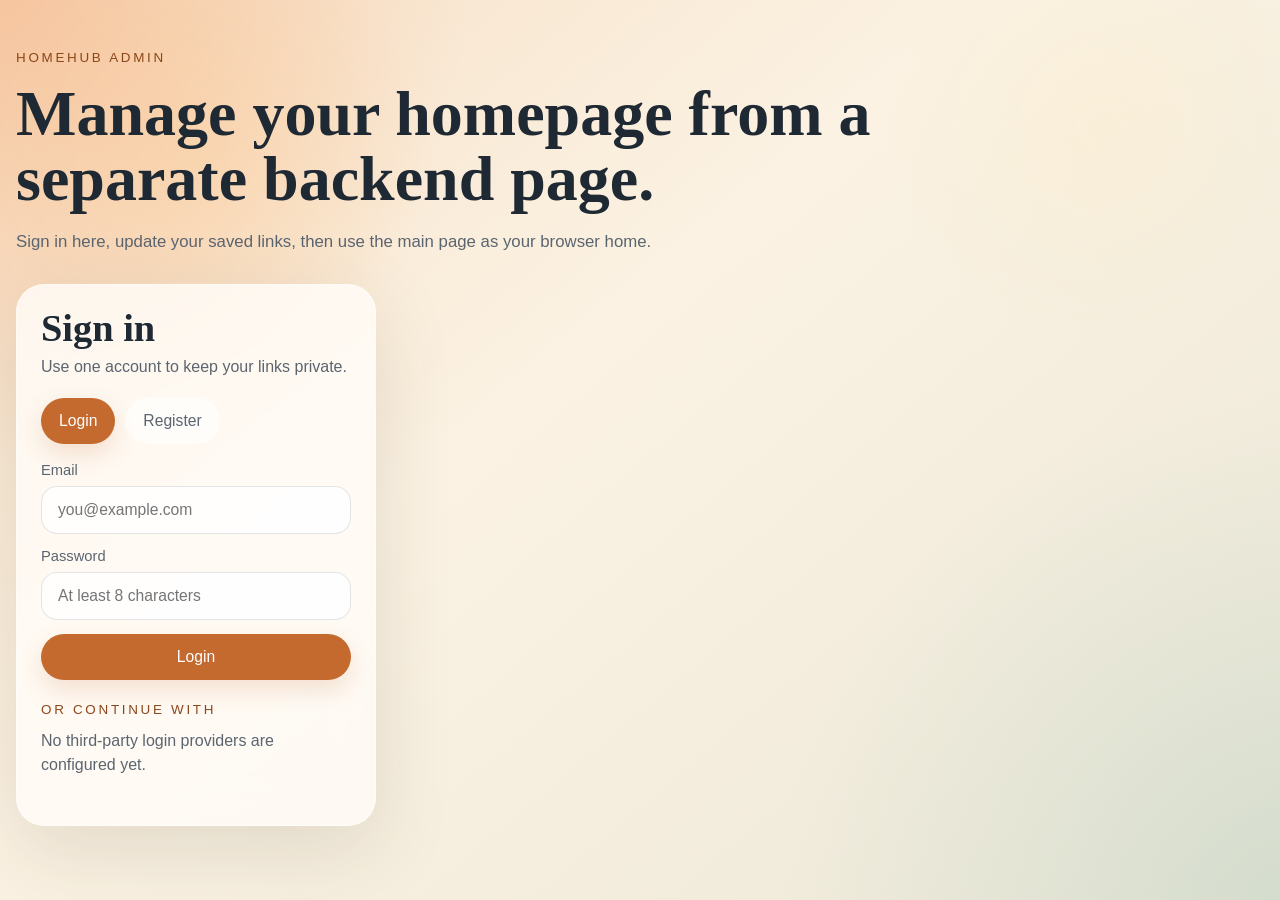
==== static/admin.html @ aeea4f00 "Enforce stronger password rules" ====
<!DOCTYPE html>
<html lang="en">
  <head>
    <meta charset="UTF-8" />
    <meta name="viewport" content="width=device-width, initial-scale=1.0" />
    <title>HomeHub Admin</title>
    <link rel="stylesheet" href="/static/styles.css" />
  </head>
  <body class="admin-body" data-theme="day" data-accent="amber" data-layout="cozy" data-background="sunrise">
    <div class="page-shell wide-shell">
      <header class="hero">
        <p class="eyebrow">HomeHub Admin</p>
        <h1 id="admin-heading">Manage your homepage from a separate backend page.</h1>
        <p class="hero-copy" id="admin-copy">
          Sign in here, update your saved links, then use the main page as your browser home.
        </p>
      </header>

      <main class="grid">
        <section class="panel auth-panel" id="auth-panel">
          <div class="panel-head">
            <div>
              <h2>Sign in</h2>
              <p>Use one account to keep your links private.</p>
            </div>
            <p class="pill hidden" id="registration-pill">Registration closed</p>
          </div>

          <div class="tabs">
            <button class="tab active" data-mode="login" type="button">Login</button>
            <button class="tab" data-mode="register" type="button" id="register-tab">Register</button>
          </div>

          <form id="auth-form" class="stack">
            <label>
              <span>Email</span>
              <input id="email" type="email" placeholder="you@example.com" required />
            </label>
            <label>
              <span>Password</span>
              <input id="password" type="password" placeholder="At least 8 characters" required />
            </label>
            <p id="auth-password-rule" class="password-rule hidden" aria-live="polite"></p>
            <button class="primary-button" id="auth-submit" type="submit">Login</button>
          </form>
          <div class="oauth-panel">
            <p class="eyebrow">Or continue with</p>
            <div id="oauth-login-list" class="card-actions"></div>
          </div>
          <p id="auth-message" class="message" aria-live="polite"></p>
        </section>

        <section class="panel dashboard hidden" id="dashboard">
          <div class="dashboard-head">
            <div>
              <p class="eyebrow">Personal Backend</p>
              <h2 id="welcome-title">Welcome back</h2>
              <p class="meta">Manage links and customize how your homepage feels.</p>
            </div>
            <div class="stack-actions">
              <a class="secondary-link" href="/">Open navigation page</a>
              <a class="secondary-link hidden" id="site-admin-link" href="/site-admin">Open site admin</a>
              <button class="secondary-button" id="logout-button" type="button">Logout</button>
            </div>
          </div>

          <div class="panel-grid">
            <section class="panel">
              <div class="section-head">
                <div>
                  <p class="eyebrow">Links</p>
                  <h3>Personal links</h3>
                </div>
              </div>

              <div class="toolbar">
                <input id="search" type="search" placeholder="Search your links" />
              </div>

              <div class="tabs link-tabs" role="tablist" aria-label="Link tools">
                <button class="tab active" type="button" data-link-tab="add">Add link</button>
                <button class="tab" type="button" data-link-tab="import">Import links</button>
              </div>

              <div class="link-tab-panel active" data-link-panel="add">
                <form id="link-form" class="link-form link-editor">
                  <input id="link-id" type="hidden" />
                  <input id="link-icon-url" type="hidden" />
                  <input id="link-icon-mode" type="hidden" value="favicon" />
                  <label>
                    <span>Title</span>
                    <input id="link-title" type="text" placeholder="GitHub" required />
                  </label>
                  <label>
                    <span>URL</span>
                    <input id="link-url" type="url" placeholder="https://github.com" required />
                  </label>
                  <label class="wide">
                    <span>Description</span>
                    <input id="link-description" type="text" placeholder="Code, issues, pull requests" />
                  </label>
                  <label class="wide">
                    <span>Custom icon image (optional)</span>
                    <input id="link-icon-file" type="file" accept="image/*" />
                  </label>
                  <p class="message wide" id="link-icon-message">If you do not upload an image, the site favicon will be used automatically.</p>
                  <div class="form-actions wide">
                    <button class="primary-button" id="link-submit" type="submit">Add link</button>
                    <button class="ghost-button hidden" id="link-cancel" type="button">Cancel edit</button>
                  </div>
                </form>
              </div>

              <div class="link-tab-panel" data-link-panel="import">
                <section class="bookmark-import">
                  <div class="section-head">
                    <div>
                      <p class="eyebrow">Import</p>
                      <h3>Browser bookmarks</h3>
                      <p>Upload a Chrome, Edge, or Firefox bookmark export, then choose which links to add.</p>
                    </div>
                  </div>
                  <div class="import-controls">
                    <label class="wide">
                      <span>Bookmark export file</span>
                      <input id="bookmark-file" type="file" accept=".html,.htm,.json,text/html,application/json" />
                    </label>
                  </div>
                  <p id="bookmark-import-message" class="message" aria-live="polite"></p>
                  <div id="bookmark-preview" class="bookmark-preview"></div>
                  <div class="form-actions bookmark-actions hidden" id="bookmark-actions">
                    <button class="secondary-button" id="bookmark-select-all" type="button">Select all</button>
                    <button class="ghost-button" id="bookmark-clear-all" type="button">Clear all</button>
                    <button class="primary-button" id="bookmark-import-selected" type="button">Import selected</button>
                  </div>
                </section>
              </div>

              <p id="dashboard-message" class="message" aria-live="polite"></p>
              <div id="link-list" class="link-list"></div>
            </section>

            <section class="panel">
              <div class="section-head">
                <div>
                  <p class="eyebrow">Settings</p>
                  <h3>Your page settings</h3>
                  <p>Choose the theme, page text, layout, and tab title for your own homepage.</p>
                </div>
              </div>

              <div class="oauth-panel">
                <p class="eyebrow">Connected Logins</p>
                <div id="oauth-link-list" class="card-actions"></div>
                <p id="oauth-link-message" class="message">Link a provider so you can sign in without a password next time.</p>
              </div>

              <form id="settings-form" class="settings-form">
                <label>
                  <span>Theme</span>
                  <select id="theme">
                    <option value="day">Day</option>
                    <option value="night">Night</option>
                  </select>
                </label>
                <label>
                  <span>Accent color</span>
                  <select id="accent">
                    <option value="amber">Amber</option>
                    <option value="cyan">Cyan</option>
                    <option value="pink">Pink</option>
                  </select>
                </label>
                <label>
                  <span>Layout density</span>
                  <select id="layout">
                    <option value="cozy">Cozy</option>
                    <option value="compact">Compact</option>
                  </select>
                </label>
                <label>
                  <span>Background</span>
                  <select id="background">
                    <option value="sunrise">Sunrise</option>
                    <option value="paper">Paper</option>
                    <option value="aurora">Aurora</option>
                    <option value="midnight">Midnight</option>
                    <option value="custom">Custom image</option>
                  </select>
                </label>
                <label class="wide">
                  <span>Custom background image</span>
                  <input id="background-file" type="file" accept="image/*" />
                </label>
                <p id="background-upload-message" class="message wide">Pick an image to preview it instantly, then save settings to upload it.</p>
                <label class="wide">
                  <span>Browser tab title</span>
                  <input id="tab-title" type="text" placeholder="My HomeHub" required />
                </label>
                <label class="wide">
                  <span>Admin page heading</span>
                  <input id="settings-admin-heading" type="text" required />
                </label>
                <label class="wide">
                  <span>Admin page intro text</span>
                  <textarea id="settings-admin-copy" required></textarea>
                </label>
                <label class="wide">
                  <span>Navigation page heading</span>
                  <input id="settings-nav-heading" type="text" required />
                </label>
                <label class="wide">
                  <span>Navigation page intro text</span>
                  <textarea id="settings-nav-copy" required></textarea>
                </label>
                <button class="primary-button" type="submit">Save settings</button>
              </form>
              <p id="settings-message" class="message" aria-live="polite"></p>

              <section class="account-security">
                <div class="section-head">
                  <div>
                    <p class="eyebrow">Security</p>
                    <h3>Change password</h3>
                    <p>Enter your current password, then choose a new password.</p>
                  </div>
                </div>
                <form id="password-form" class="account-form">
                  <label>
                    <span>Current password</span>
                    <input id="current-password" type="password" autocomplete="current-password" required />
                  </label>
                  <label>
                    <span>New password</span>
                    <input id="new-password" type="password" autocomplete="new-password" minlength="8" required />
                  </label>
                  <p id="new-password-rule" class="password-rule full-span" aria-live="polite"></p>
                  <label>
                    <span>Confirm new password</span>
                    <input id="confirm-password" type="password" autocomplete="new-password" minlength="8" required />
                  </label>
                  <button class="primary-button" type="submit">Change password</button>
                </form>
                <p id="password-message" class="message" aria-live="polite"></p>
              </section>
            </section>
          </div>
        </section>
      </main>
    </div>

    <script src="/static/admin.js"></script>
  </body>
</html>
---- static/styles.css ----
:root {
  --bg-main: #f3efe7;
  --bg-overlay-a: rgba(196, 106, 47, 0.28);
  --bg-overlay-b: rgba(34, 94, 83, 0.18);
  --bg-gradient: linear-gradient(135deg, #efe5d5, #f7f3ea 40%, #efe9dc);
  --panel: rgba(255, 252, 247, 0.84);
  --panel-strong: #fffaf1;
  --text: #1f2933;
  --muted: #5b6570;
  --line: rgba(31, 41, 51, 0.12);
  --accent: #c46a2f;
  --accent-strong: #8d4619;
  --accent-soft: rgba(196, 106, 47, 0.18);
  --danger: #a4382b;
  --success: #197a4a;
  --surface-dark: #1f2933;
  --shadow: 0 24px 80px rgba(73, 54, 33, 0.13);
  --tile-shadow: 0 18px 50px rgba(73, 54, 33, 0.09);
  --font-display: Georgia, "Times New Roman", serif;
  --font-body: "Segoe UI", sans-serif;
  --shell-width: min(1280px, calc(100% - 32px));
  --content-width: min(1440px, calc(100% - 32px));
  --grid-sidebar: 360px;
  --compact-gap: 14px;
  --cozy-gap: 22px;
  --custom-bg-image: none;
}

* {
  box-sizing: border-box;
}

html,
body {
  min-height: 100%;
}

body {
  margin: 0;
  color: var(--text);
  font-family: var(--font-display);
  background-color: var(--bg-main);
  background:
    radial-gradient(circle at top left, var(--bg-overlay-a), transparent 30%),
    radial-gradient(circle at bottom right, var(--bg-overlay-b), transparent 32%),
    var(--bg-gradient);
  transition: background 240ms ease, color 180ms ease;
  position: relative;
}

body::before {
  content: "";
  position: fixed;
  inset: 0;
  pointer-events: none;
  background: var(--bg-pattern, none);
  opacity: var(--bg-pattern-opacity, 0);
  transition: background 240ms ease, opacity 240ms ease;
  z-index: 0;
}

body > * {
  position: relative;
  z-index: 1;
}

body[data-theme="night"] {
  --bg-main: #101926;
  --bg-overlay-a: rgba(55, 180, 202, 0.18);
  --bg-overlay-b: rgba(196, 91, 166, 0.14);
  --bg-gradient: linear-gradient(135deg, #111827, #0f1724 40%, #18212f);
  --panel: rgba(17, 24, 39, 0.82);
  --panel-strong: rgba(22, 31, 48, 0.95);
  --text: #eef2ff;
  --muted: #c0cadc;
  --line: rgba(255, 255, 255, 0.12);
  --surface-dark: #0b1320;
  --shadow: 0 24px 80px rgba(0, 0, 0, 0.32);
  --tile-shadow: 0 18px 50px rgba(0, 0, 0, 0.24);
}

body[data-accent="amber"] {
  --accent: #c46a2f;
  --accent-strong: #8d4619;
  --accent-soft: rgba(196, 106, 47, 0.18);
}

body[data-accent="cyan"] {
  --accent: #138ea1;
  --accent-strong: #0a5f6d;
  --accent-soft: rgba(19, 142, 161, 0.18);
}

body[data-accent="pink"] {
  --accent: #c6528d;
  --accent-strong: #8f2e61;
  --accent-soft: rgba(198, 82, 141, 0.18);
}

body[data-background="paper"] {
  --bg-overlay-a: rgba(171, 152, 116, 0.12);
  --bg-overlay-b: rgba(122, 117, 101, 0.08);
  --bg-gradient: linear-gradient(135deg, #f6f0e6, #fbfaf6 52%, #efe7db);
  --bg-pattern:
    linear-gradient(rgba(126, 106, 69, 0.05) 1px, transparent 1px),
    linear-gradient(90deg, rgba(126, 106, 69, 0.05) 1px, transparent 1px);
  --bg-pattern-opacity: 1;
  background-size: 100% 100%;
}

body[data-background="aurora"] {
  --bg-overlay-a: rgba(54, 185, 182, 0.22);
  --bg-overlay-b: rgba(217, 125, 175, 0.18);
  --bg-gradient: linear-gradient(145deg, #eefbf6, #f7fbff 48%, #f7eef8);
  --bg-pattern:
    radial-gradient(circle at 20% 20%, rgba(59, 208, 188, 0.28), transparent 22%),
    radial-gradient(circle at 75% 28%, rgba(203, 106, 170, 0.22), transparent 20%),
    radial-gradient(circle at 45% 78%, rgba(113, 121, 255, 0.16), transparent 18%);
  --bg-pattern-opacity: 1;
}

body[data-background="midnight"] {
  --bg-overlay-a: rgba(64, 104, 165, 0.18);
  --bg-overlay-b: rgba(16, 185, 129, 0.1);
  --bg-gradient: linear-gradient(145deg, #0b1220, #101a2a 45%, #162235);
  --bg-pattern:
    radial-gradient(circle at 18% 24%, rgba(255, 255, 255, 0.12) 1px, transparent 2px),
    radial-gradient(circle at 68% 32%, rgba(255, 255, 255, 0.09) 1px, transparent 2px),
    radial-gradient(circle at 42% 72%, rgba(255, 255, 255, 0.08) 1px, transparent 2px),
    radial-gradient(circle at 82% 62%, rgba(255, 255, 255, 0.09) 1px, transparent 2px);
  --bg-pattern-opacity: 1;
}

body[data-background="sunrise"] {
  --bg-overlay-a: rgba(244, 138, 72, 0.3);
  --bg-overlay-b: rgba(88, 160, 149, 0.16);
  --bg-gradient: linear-gradient(140deg, #f7dfc5, #fbf2e3 42%, #ece8d8);
  --bg-pattern:
    radial-gradient(circle at 15% 18%, rgba(255, 196, 125, 0.22), transparent 18%),
    radial-gradient(circle at 86% 14%, rgba(255, 235, 189, 0.22), transparent 16%);
  --bg-pattern-opacity: 1;
}

body[data-background="custom"] {
  --bg-overlay-a: rgba(0, 0, 0, 0);
  --bg-overlay-b: rgba(0, 0, 0, 0);
  --bg-pattern: none;
  --bg-pattern-opacity: 0;
  --bg-gradient:
    linear-gradient(rgba(255, 248, 238, 0.68), rgba(255, 248, 238, 0.68)),
    var(--custom-bg-image);
  background-size: cover;
  background-position: center;
  background-attachment: fixed;
}

body[data-theme="night"][data-background="custom"] {
  --bg-gradient:
    linear-gradient(rgba(7, 12, 22, 0.64), rgba(7, 12, 22, 0.64)),
    var(--custom-bg-image);
}

body[data-layout="compact"] {
  --grid-sidebar: 320px;
  --cozy-gap: 16px;
}

.page-shell {
  width: var(--shell-width);
  margin: 0 auto;
  padding: 42px 0 56px;
}

.wide-shell {
  width: var(--content-width);
}

.hero {
  display: grid;
  gap: 16px;
  padding: 8px 0 28px;
  max-width: 980px;
}

.hero-row {
  display: flex;
  justify-content: space-between;
  gap: 24px;
  align-items: end;
}

.eyebrow {
  margin: 0;
  color: var(--accent-strong);
  font-size: 0.84rem;
  letter-spacing: 0.2em;
  font-family: var(--font-body);
  text-transform: uppercase;
}

h1,
h2,
h3 {
  margin: 0;
  line-height: 1.02;
}

h1 {
  font-size: clamp(2.6rem, 5vw, 5.1rem);
}

h2 {
  font-size: clamp(1.55rem, 3vw, 2.5rem);
}

h3 {
  font-size: 1.25rem;
}

.hero-copy,
.panel p,
label span,
input,
select,
textarea,
.message,
.meta,
.pill,
.secondary-link,
button {
  font-family: var(--font-body);
}

.hero-copy {
  margin: 0;
  color: var(--muted);
  font-size: 1.05rem;
  line-height: 1.7;
  max-width: 780px;
}

.grid {
  display: grid;
  grid-template-columns: minmax(300px, var(--grid-sidebar)) minmax(0, 1fr);
  gap: var(--cozy-gap);
  align-items: start;
}

.panel-grid {
  display: grid;
  grid-template-columns: repeat(2, minmax(0, 1fr));
  gap: var(--cozy-gap);
}

.panel {
  background: var(--panel);
  border: 1px solid rgba(255, 255, 255, 0.45);
  border-radius: 28px;
  box-shadow: var(--shadow);
  padding: 24px;
  backdrop-filter: blur(20px);
}

.panel-head,
.dashboard-head,
.section-head {
  display: flex;
  justify-content: space-between;
  gap: 18px;
  align-items: start;
}

.panel-head p,
.dashboard-head p,
.section-head p {
  margin: 10px 0 0;
  color: var(--muted);
}

.tabs {
  display: flex;
  flex-wrap: wrap;
  gap: 10px;
  margin: 22px 0 18px;
}

.tab,
.primary-button,
.secondary-button,
.ghost-button,
.secondary-link {
  border: none;
  border-radius: 999px;
  cursor: pointer;
  transition: transform 180ms ease, opacity 180ms ease, background 180ms ease, box-shadow 180ms ease;
  min-height: 46px;
  padding: 12px 18px;
  font-size: 0.98rem;
  text-decoration: none;
  display: inline-flex;
  align-items: center;
  justify-content: center;
  white-space: nowrap;
  line-height: 1;
}

.file-button {
  position: relative;
  overflow: hidden;
}

.visually-hidden {
  position: absolute;
  width: 1px;
  height: 1px;
  margin: -1px;
  border: 0;
  padding: 0;
  clip: rect(0 0 0 0);
  clip-path: inset(50%);
  overflow: hidden;
  white-space: nowrap;
}

.tab {
  background: rgba(255, 255, 255, 0.55);
  color: var(--muted);
}

.tab.active,
.primary-button {
  background: var(--accent);
  color: white;
  box-shadow: 0 10px 24px var(--accent-soft);
}

.secondary-button,
.secondary-link {
  background: var(--surface-dark);
  color: white;
}

.ghost-button {
  background: transparent;
  color: var(--danger);
  border: 1px solid rgba(164, 56, 43, 0.25);
}

.tab:hover,
.primary-button:hover,
.secondary-button:hover,
.secondary-link:hover,
.ghost-button:hover {
  transform: translateY(-1px);
}

.stack,
.settings-form,
.link-form,
.account-form {
  display: grid;
  gap: 14px;
}

.oauth-panel {
  display: grid;
  gap: 12px;
  margin-top: 22px;
}

.account-security {
  border-top: 1px solid var(--line);
  display: grid;
  gap: 16px;
  margin-top: 28px;
  padding-top: 24px;
}

.row,
.field-row,
.toolbar,
.nav-toolbar,
.form-actions,
.stack-actions {
  display: flex;
  gap: 12px;
  align-items: center;
}

.stack-actions {
  flex-wrap: wrap;
  justify-content: flex-end;
}

.toolbar input,
.nav-toolbar input {
  flex: 1;
}

label {
  display: grid;
  gap: 8px;
}

label span {
  color: var(--muted);
  font-size: 0.92rem;
}

input,
select,
textarea {
  width: 100%;
  border-radius: 16px;
  border: 1px solid var(--line);
  background: rgba(255, 255, 255, 0.82);
  color: var(--text);
  padding: 14px 16px;
  font-size: 0.98rem;
}

body[data-theme="night"] input,
body[data-theme="night"] select,
body[data-theme="night"] textarea {
  background: rgba(15, 23, 36, 0.88);
}

input:focus,
select:focus,
textarea:focus {
  outline: 2px solid var(--accent-soft);
  border-color: var(--accent);
}

textarea {
  min-height: 92px;
  resize: vertical;
}

.message {
  min-height: 24px;
  color: var(--muted);
  margin: 0;
}

.password-rule {
  color: var(--danger);
  font-family: var(--font-body);
  font-size: 0.94rem;
  margin: -4px 0 0;
  min-height: 22px;
}

.password-rule.valid {
  color: var(--success);
}

.password-rule.invalid {
  color: var(--danger);
}

.hidden {
  display: none !important;
}

.auth-panel.hidden + .dashboard {
  grid-column: 1 / -1;
}

.dashboard {
  min-width: 0;
}

.toolbar {
  margin: 22px 0 18px;
}

.link-tabs {
  margin: 18px 0 0;
}

.link-tabs .tab {
  background: rgba(255, 255, 255, 0.86);
  color: var(--text);
  border: 1px solid var(--line);
  box-shadow: 0 10px 26px rgba(73, 54, 33, 0.06);
}

body[data-theme="night"] .link-tabs .tab {
  background: rgba(15, 23, 36, 0.88);
}

.link-tabs .tab.active {
  background: var(--accent);
  color: white;
  border-color: transparent;
  box-shadow: 0 10px 24px var(--accent-soft);
}

.link-tab-panel {
  display: none;
}

.link-tab-panel.active {
  display: block;
}

.link-editor {
  margin-top: 18px;
  padding: 18px;
  border-radius: 20px;
  border: 1px solid var(--line);
  background: rgba(255, 255, 255, 0.42);
}

body[data-theme="night"] .link-editor {
  background: rgba(15, 23, 36, 0.42);
}

.link-editor.editing,
.link-card.editing {
  border-color: var(--accent);
  box-shadow: 0 0 0 3px var(--accent-soft), var(--tile-shadow);
}

.link-card.editing {
  background: linear-gradient(160deg, var(--panel-strong), rgba(255, 255, 255, 0.72));
}

body[data-theme="night"] .link-card.editing {
  background: linear-gradient(160deg, var(--panel-strong), rgba(22, 31, 48, 0.96));
}

.bookmark-import {
  display: grid;
  gap: 14px;
  margin-top: 18px;
  padding: 18px;
  border-radius: 20px;
  border: 1px solid var(--line);
  background: rgba(255, 255, 255, 0.42);
}

body[data-theme="night"] .bookmark-import {
  background: rgba(15, 23, 36, 0.42);
}

.import-controls {
  display: grid;
  gap: 12px;
}

.bookmark-preview {
  display: grid;
  gap: 8px;
  max-height: 360px;
  overflow-y: auto;
  overflow-x: hidden;
}

.bookmark-folder {
  display: grid;
  gap: 8px;
  min-width: 0;
}

.bookmark-folder-heading {
  display: grid;
  grid-template-columns: auto minmax(0, 1fr);
  gap: 10px;
  align-items: center;
  padding-left: calc((var(--bookmark-level) - 1) * 22px);
}

.bookmark-folder-title {
  width: 100%;
  border: none;
  background: transparent;
  margin: 0;
  padding: 8px 0;
  color: var(--text);
  font-family: var(--font-body);
  font-size: 0.98rem;
  font-weight: 700;
  text-align: left;
  cursor: pointer;
}

.folder-caret::before {
  content: "+";
  display: inline-block;
  width: 18px;
  color: var(--muted);
}

.bookmark-folder:not(.collapsed) .folder-caret::before {
  content: "-";
}

.bookmark-folder-children {
  display: grid;
  gap: 8px;
}

.bookmark-folder.collapsed > .bookmark-folder-children {
  display: none;
}

.bookmark-row {
  display: grid;
  grid-template-columns: auto minmax(0, 1fr) auto;
  gap: 12px;
  align-items: start;
  margin: 0;
  padding: 12px 12px 12px calc(12px + ((var(--bookmark-level) - 1) * 22px));
  border: 1px solid var(--line);
  border-radius: 14px;
  background: rgba(255, 255, 255, 0.36);
  font-family: var(--font-body);
  min-width: 0;
}

body[data-theme="night"] .bookmark-row {
  background: rgba(15, 23, 36, 0.36);
}

.bookmark-row.duplicate {
  opacity: 0.62;
}

.bookmark-row span {
  display: grid;
  gap: 5px;
  min-width: 0;
}

.bookmark-row em {
  color: var(--muted);
  font-style: normal;
}

.bookmark-row a {
  color: var(--accent-strong);
  text-decoration: none;
  overflow-wrap: anywhere;
}

.link-form,
.settings-form {
  grid-template-columns: repeat(2, minmax(0, 1fr));
}

.site-settings-form {
  grid-template-columns: 1fr;
}

.site-settings-tabs {
  margin: 0 0 4px;
}

.site-tab-panel {
  display: none;
  grid-template-columns: repeat(2, minmax(0, 1fr));
  gap: 14px;
}

.site-tab-panel.active {
  display: grid;
}

.link-form .wide,
.settings-form .wide,
.full-span {
  grid-column: 1 / -1;
}

.link-list,
.tile-grid,
.site-grid,
.account-list,
.default-link-list {
  display: grid;
  gap: 16px;
}

.link-list {
  grid-template-columns: repeat(auto-fit, minmax(380px, 1fr));
  margin-top: 16px;
}

.link-card,
.site-card,
.account-card,
.default-link-card {
  background: var(--panel-strong);
  border: 1px solid rgba(31, 41, 51, 0.08);
  border-radius: 22px;
  padding: 18px;
  box-shadow: var(--tile-shadow);
}

.link-card {
  display: grid;
  gap: 12px;
}

.link-card-url {
  display: block;
}

.link-card-head,
.account-card-head,
.default-link-head {
  display: flex;
  justify-content: space-between;
  gap: 16px;
  align-items: start;
}

.card-title-row,
.nav-tile-head {
  display: flex;
  gap: 14px;
  align-items: start;
}

.tile-icon-wrap {
  width: 54px;
  height: 54px;
  border-radius: 16px;
  background: rgba(255, 255, 255, 0.58);
  border: 1px solid rgba(31, 41, 51, 0.08);
  overflow: hidden;
  display: grid;
  place-items: center;
  flex: 0 0 auto;
}

.tile-icon-wrap.small {
  width: 46px;
  height: 46px;
  border-radius: 14px;
}

.tile-icon-image {
  width: 100%;
  height: 100%;
  object-fit: cover;
}

.tile-icon-fallback {
  display: none;
  width: 100%;
  height: 100%;
  align-items: center;
  justify-content: center;
  font-family: var(--font-body);
  font-weight: 700;
  color: var(--accent-strong);
}

.tile-icon-fallback.visible {
  display: flex;
}

.card-actions {
  display: flex;
  flex-wrap: wrap;
  gap: 8px;
}

.card-actions .secondary-button,
.card-actions .ghost-button {
  min-height: 34px;
  padding: 6px 14px;
  font-size: 0.85rem;
}

.link-card-actions {
  align-items: center;
}

.link-card-actions .secondary-button,
.link-card-actions .ghost-button {
  width: 116px;
  min-height: 48px;
  padding: 8px 12px;
  font-size: 0.95rem;
}

.default-link-head .card-actions {
  justify-content: flex-end;
}

.meta,
.link-card p,
.account-card p,
.default-link-card p,
.site-card p {
  color: var(--muted);
  line-height: 1.5;
  margin: 0;
}

.link-card a,
.default-link-card a {
  color: var(--accent-strong);
  text-decoration: none;
  word-break: break-all;
}

.empty-state {
  padding: 22px;
  border-radius: 22px;
  border: 1px dashed rgba(31, 41, 51, 0.18);
  color: var(--muted);
  font-family: var(--font-body);
}

.nav-shell {
  width: var(--content-width);
}

.nav-hero {
  display: flex;
  justify-content: space-between;
  gap: 24px;
  align-items: end;
  padding: 10px 0 28px;
}

.nav-panel {
  display: grid;
  gap: 18px;
}

.tile-grid {
  grid-template-columns: repeat(auto-fit, minmax(230px, 1fr));
}

.nav-tile {
  display: grid;
  gap: 12px;
  min-height: 220px;
  padding: 22px;
  border-radius: 24px;
  background: linear-gradient(160deg, rgba(255, 250, 241, 0.98), rgba(247, 239, 224, 0.92));
  border: 1px solid rgba(31, 41, 51, 0.08);
  color: var(--text);
  text-decoration: none;
  box-shadow: var(--tile-shadow);
  transition: transform 180ms ease, box-shadow 180ms ease;
}

body[data-theme="night"] .nav-tile {
  background: linear-gradient(160deg, rgba(20, 30, 46, 0.95), rgba(27, 40, 63, 0.9));
}

.nav-tile:hover {
  transform: translateY(-4px);
  box-shadow: 0 22px 56px rgba(73, 54, 33, 0.13);
}

.nav-tile p,
.nav-tile span {
  margin: 0;
  color: var(--muted);
  line-height: 1.5;
}

.nav-tile span {
  color: var(--accent-strong);
  word-break: break-word;
}

.quick-panel a {
  color: var(--accent-strong);
}

.site-grid {
  grid-template-columns: 1.15fr 0.85fr;
}

.pill {
  display: inline-flex;
  align-items: center;
  gap: 8px;
  min-height: 34px;
  padding: 0 12px;
  border-radius: 999px;
  background: var(--accent-soft);
  color: var(--accent-strong);
  font-size: 0.92rem;
}

.pill.admin {
  background: rgba(19, 142, 161, 0.14);
  color: #0a6674;
}

.pill.closed {
  background: rgba(164, 56, 43, 0.12);
  color: var(--danger);
}

@media (max-width: 1100px) {
  .panel-grid,
  .site-grid {
    grid-template-columns: 1fr;
  }
}

@media (max-width: 900px) {
  .grid,
  .link-form,
  .settings-form,
  .site-tab-panel,
  .nav-hero,
  .nav-toolbar,
  .hero-row,
  .field-row {
    grid-template-columns: 1fr;
    flex-direction: column;
    align-items: stretch;
  }

  .page-shell,
  .wide-shell,
  .nav-shell {
    width: min(100% - 20px, 100%);
    margin-inline: 10px;
  }

  .stack-actions {
    justify-content: stretch;
  }

  .link-list {
    grid-template-columns: 1fr;
  }
}
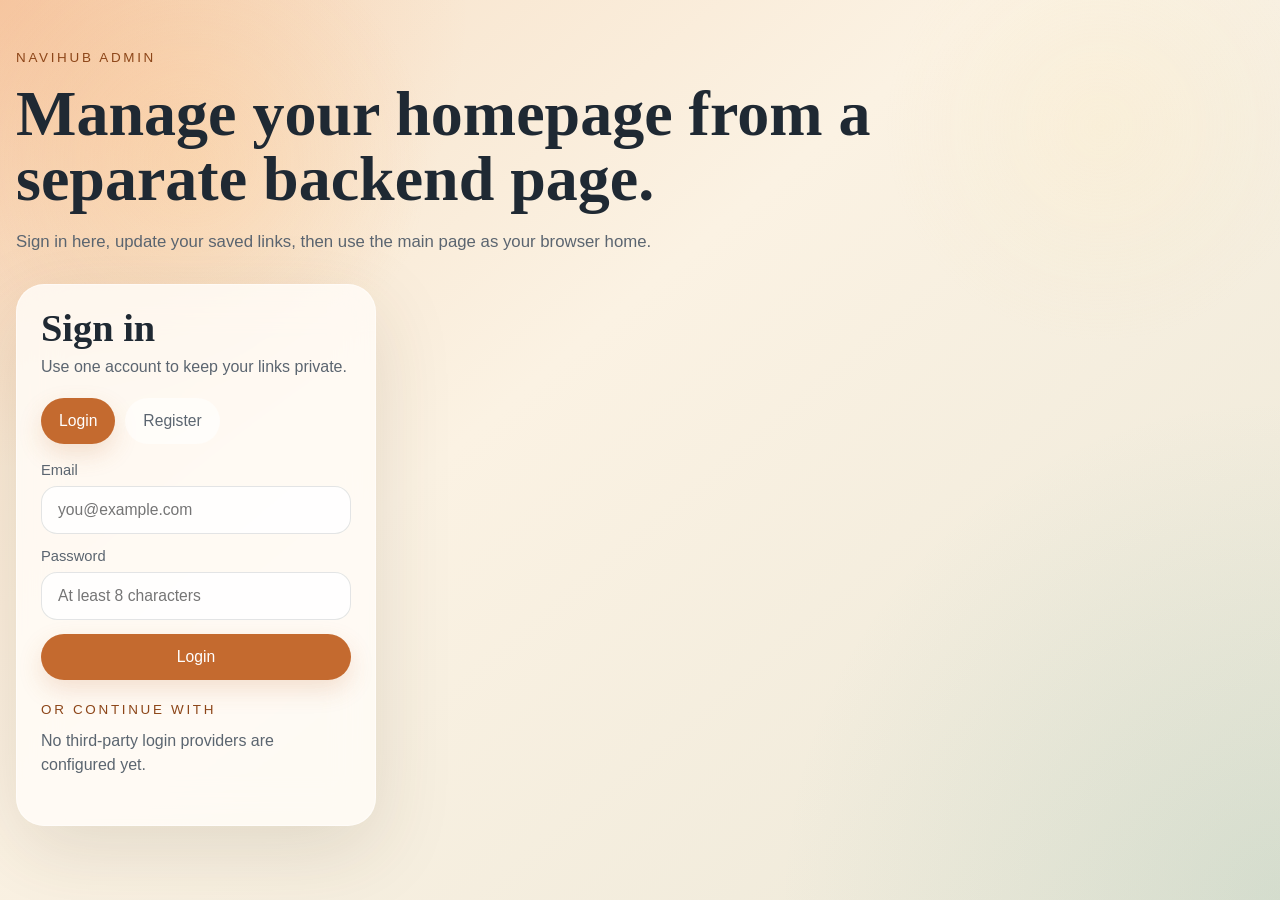
==== commit 4be58995: "Rebrand project to NaviHub" ====
--- a/static/admin.html
+++ b/static/admin.html
@@ -3,13 +3,13 @@
   <head>
     <meta charset="UTF-8" />
     <meta name="viewport" content="width=device-width, initial-scale=1.0" />
-    <title>HomeHub Admin</title>
+    <title>NaviHub Admin</title>
     <link rel="stylesheet" href="/static/styles.css" />
   </head>
   <body class="admin-body" data-theme="day" data-accent="amber" data-layout="cozy" data-background="sunrise">
     <div class="page-shell wide-shell">
       <header class="hero">
-        <p class="eyebrow">HomeHub Admin</p>
+        <p class="eyebrow">NaviHub Admin</p>
         <h1 id="admin-heading">Manage your homepage from a separate backend page.</h1>
         <p class="hero-copy" id="admin-copy">
           Sign in here, update your saved links, then use the main page as your browser home.
@@ -195,7 +195,7 @@
                 <p id="background-upload-message" class="message wide">Pick an image to preview it instantly, then save settings to upload it.</p>
                 <label class="wide">
                   <span>Browser tab title</span>
-                  <input id="tab-title" type="text" placeholder="My HomeHub" required />
+                  <input id="tab-title" type="text" placeholder="My NaviHub" required />
                 </label>
                 <label class="wide">
                   <span>Admin page heading</span>
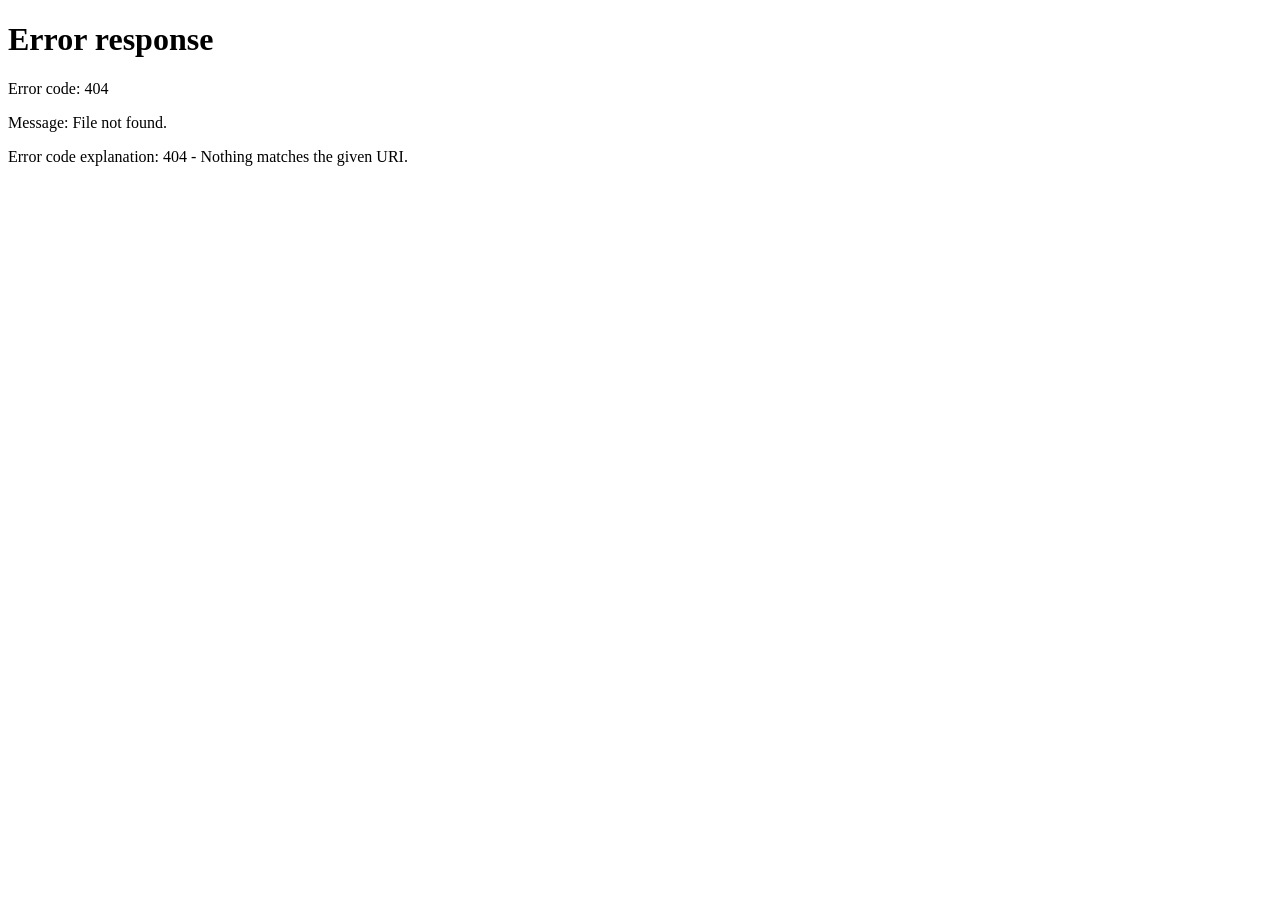
==== commit b04e720f: "Use site default theme on login" ====
--- a/static/admin.html
+++ b/static/admin.html
@@ -3,21 +3,21 @@
   <head>
     <meta charset="UTF-8" />
     <meta name="viewport" content="width=device-width, initial-scale=1.0" />
-    <title>NaviHub Admin</title>
+    <title>NaviHub</title>
     <link rel="stylesheet" href="/static/styles.css" />
   </head>
-  <body class="admin-body" data-theme="day" data-accent="amber" data-layout="cozy" data-background="sunrise">
+  <body class="admin-body" data-page="admin" data-theme="day" data-accent="amber" data-layout="cozy" data-background="sunrise">
     <div class="page-shell wide-shell">
       <header class="hero">
-        <p class="eyebrow">NaviHub Admin</p>
-        <h1 id="admin-heading">Manage your homepage from a separate backend page.</h1>
+        <p class="eyebrow">NaviHub</p>
+        <h1 id="admin-heading">NaviHub</h1>
         <p class="hero-copy" id="admin-copy">
-          Sign in here, update your saved links, then use the main page as your browser home.
+          Personal navigation page
         </p>
       </header>
 
       <main class="grid">
-        <section class="panel auth-panel" id="auth-panel">
+        <section class="panel auth-panel hidden" id="auth-panel">
           <div class="panel-head">
             <div>
               <h2>Sign in</h2>
@@ -53,13 +53,13 @@
         <section class="panel dashboard hidden" id="dashboard">
           <div class="dashboard-head">
             <div>
-              <p class="eyebrow">Personal Backend</p>
+              <p class="eyebrow">Personal Settings</p>
               <h2 id="welcome-title">Welcome back</h2>
               <p class="meta">Manage links and customize how your homepage feels.</p>
             </div>
             <div class="stack-actions">
-              <a class="secondary-link" href="/">Open navigation page</a>
-              <a class="secondary-link hidden" id="site-admin-link" href="/site-admin">Open site admin</a>
+              <a class="secondary-link" href="/">Navigation page</a>
+              <a class="secondary-link hidden" id="site-admin-link" href="/site-admin">Site admin</a>
               <button class="secondary-button" id="logout-button" type="button">Logout</button>
             </div>
           </div>
